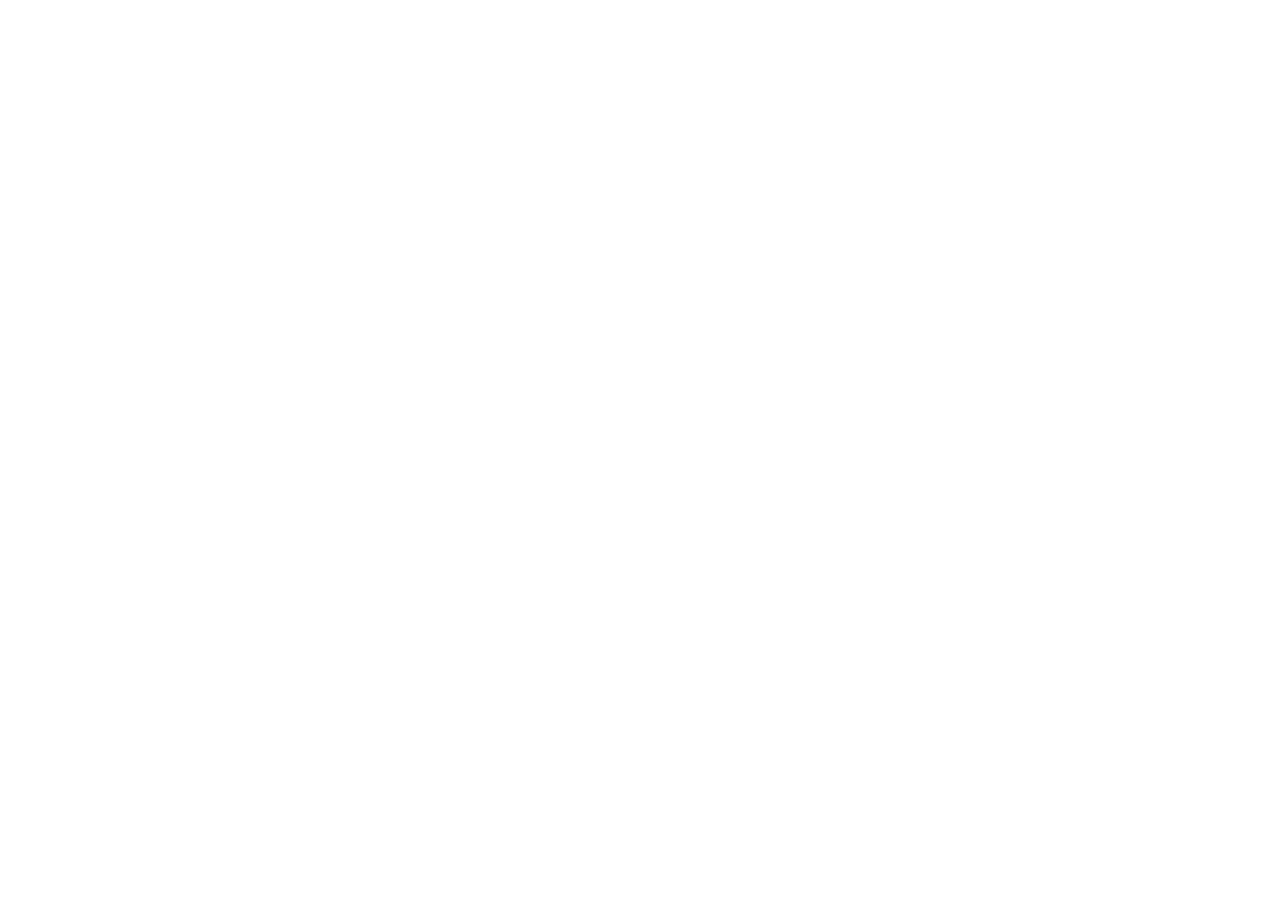
==== html/index.html @ 854bbb9c "initial commit" ====
<!DOCTYPE html>
<html lang="en">
<head>
    <title>VIPABC</title>
    <meta charset="UTF-8">
    <meta name="viewport" content="width=device-width,initial-scale=1,user-scalable=0">
    <meta http-equiv="Content-Type" content="text/html; charset=utf-8">
    <link rel="stylesheet" href="../css/style.css">
</head>
<body>
<div class="content">

</div>
</body>
</html>
---- css/style.css ----
body {
    margin: 0;
}

/* 紧跟body 页面容器  */
.content {
    width: 100%;
    max-width: 740px;
    margin-left: auto;
    margin-right: auto;
    position: relative;
}

/* 图片默认 */
.img {
    width: 100%;
}

/* 提示框 */
.toastDiv {
    width: 96%;
    min-width: 150px;
    background: #000;
    opacity: 0.8;
    height: 30px;
    color: #fff;
    line-height: 30px;
    text-align: center;
    border-radius: 5px;
    position: fixed;
    top: 52%;
    left: 2%;
    z-index: 999999;
    font-weight: bold;
}

/*================================================================================*/
/*================================================================================*/

@media screen and (min-width: 320px) and (max-width: 360px) {
}

@media screen and (min-width: 360px) and (max-width: 414px) {
}

@media screen and (min-width: 414px) and (max-width: 550px) {
}

@media screen and (min-width: 550px) and (max-width: 600px) {
}

@media screen and (min-width: 600px) {
}

@media screen and (min-width: 1024px) {
}

/*================================================================================*/
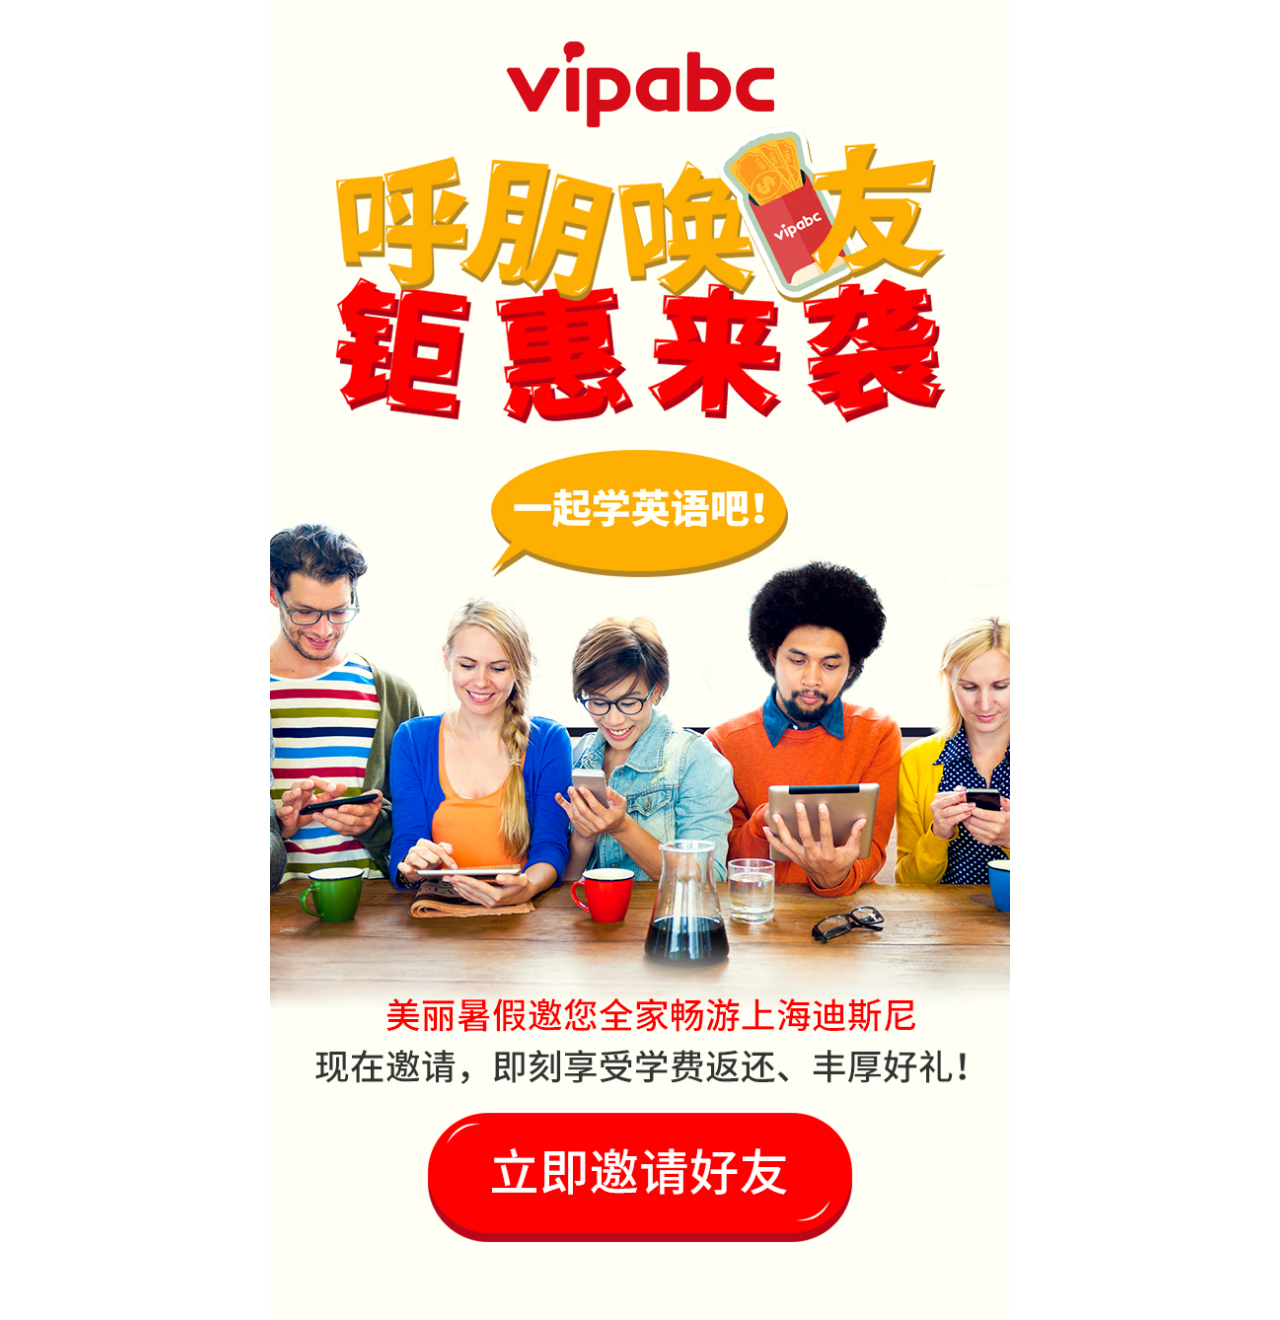
==== commit 6f103dae: "index page commit" ====
--- a/html/index.html
+++ b/html/index.html
@@ -9,7 +9,19 @@
 </head>
 <body>
 <div class="content">
+    <div>
+        <img src="../images/index.jpg" class="img">
+    </div>
 
+    <!-- 遮盖层 -->
+    <div class="hidden">
+    </div>
+
+    <!-- 登录div -->
+    <div class="login_div">
+
+    </div>
 </div>
+<script type="application/javascript" src="../js/common.js"></script>
 </body>
 </html>--- a/css/style.css
+++ b/css/style.css
@@ -1,3 +1,7 @@
+/*================================================================================*/
+/*===============================COMMON STYLE=====================================*/
+/*================================================================================*/
+
 body {
     margin: 0;
 }
@@ -14,6 +18,19 @@
 /* 图片默认 */
 .img {
     width: 100%;
+}
+
+/* 遮盖层 */
+.hidden {
+    position: fixed;
+    top: 0;
+    max-width: 740px;
+    width: 100%;
+    height: 100%;
+    background: rgba(0, 0, 0, 0.8);
+    z-index: 2;
+    text-align: center;
+    display: none;
 }
 
 /* 提示框 */
@@ -35,6 +52,7 @@
 }
 
 /*================================================================================*/
+/*===============================DEVICE SCREEN====================================*/
 /*================================================================================*/
 
 @media screen and (min-width: 320px) and (max-width: 360px) {
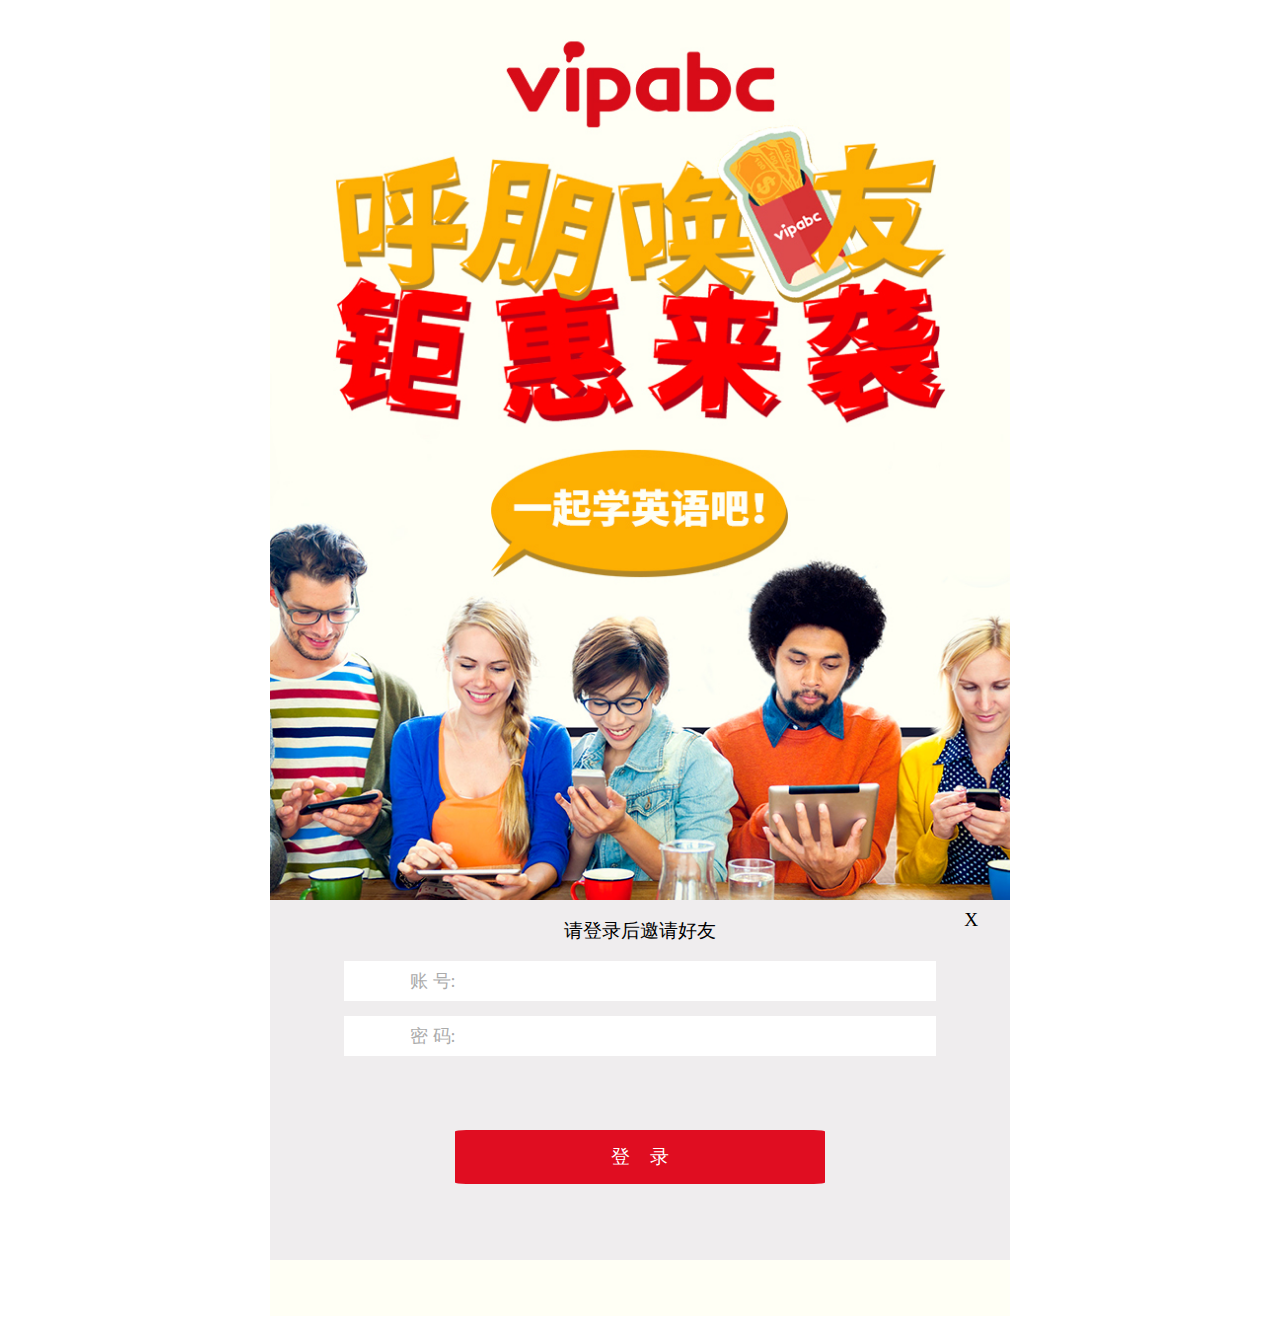
==== commit 2febb574: "首页" ====
--- a/html/index.html
+++ b/html/index.html
@@ -9,8 +9,10 @@
 </head>
 <body>
 <div class="content">
-    <div>
+    <div class="container">
         <img src="../images/index.jpg" class="img">
+
+        <div class="login_btn" onclick="login()"></div>
     </div>
 
     <!-- 遮盖层 -->
@@ -18,10 +20,44 @@
     </div>
 
     <!-- 登录div -->
-    <div class="login_div">
+    <div class="login_div" id="login_div">
+        <p class="close" onclick="cancelLogin()">&nbsp;&nbsp;X&nbsp;&nbsp;</p>
 
+        <p class="login_font">请登录后邀请好友</p>
+
+        <div class="input-div">
+            <label for="acct" class="label-long">账 号:</label>
+            <input type="email" id="acct" class="input-long"/>
+        </div>
+
+        <div class="input-div">
+            <label for="acct" class="label-long">密 码:</label>
+            <input type="password" id="passwd" class="input-long"/>
+        </div>
+
+        <button class="login-btn">登&nbsp;&nbsp;&nbsp;&nbsp;录</button>
     </div>
 </div>
+<script type="application/javascript" src="../js/jquery.min.js"></script>
 <script type="application/javascript" src="../js/common.js"></script>
+<script type="application/javascript">
+    function login() {
+        $('.hidden').fadeIn(500);
+        var dd = $('#login_div');
+        if (dd.hasClass('login-down')) {
+            dd.removeClass('login-down');
+        }
+        dd.addClass('login-up');
+    }
+
+    function cancelLogin() {
+        $('.hidden').fadeOut(500);
+        var dd = $('#login_div');
+        if (dd.hasClass('login-up')) {
+            dd.removeClass('login-up');
+        }
+        dd.addClass('login-down');
+    }
+</script>
 </body>
 </html>--- a/css/style.css
+++ b/css/style.css
@@ -12,6 +12,11 @@
     max-width: 740px;
     margin-left: auto;
     margin-right: auto;
+    position: relative;
+}
+
+/* 容器  */
+.container {
     position: relative;
 }
 
@@ -52,6 +57,132 @@
 }
 
 /*================================================================================*/
+/*===============================INDEX STYLE======================================*/
+/*================================================================================*/
+.login_btn {
+    position: absolute;
+    top: 84%;
+    left: 21%;
+    width: 57.5%;
+    height: 10%;
+}
+
+@keyframes loginUp {
+    from {
+        top: 100%;
+    }
+
+    to {
+        top: 60%;
+    }
+}
+
+@keyframes loginDown {
+    from {
+        top: 60%;
+    }
+
+    to {
+        top: 100%;
+    }
+}
+
+.close {
+    position: absolute;
+    top: 0;
+    right: 3%;
+    font-size: 120%;
+    line-height: 100%;
+    margin-top: 10px;
+    margin-bottom: 0;
+}
+
+.login_div {
+    position: fixed;
+    top: 100%;
+    max-width: 740px;
+    width: 100%;
+    height: 40%;
+    z-index: 3;
+    background-color: #efedee;
+    text-align: center;
+}
+
+.login-up {
+    animation: loginUp 500ms;
+    animation-fill-mode: forwards;
+}
+
+.login-down {
+    animation: loginDown 500ms;
+    animation-fill-mode: forwards;
+}
+
+.login_font {
+    font-size: 120%;
+    line-height: 120%;
+    font-family: 'Microsoft YaHei';
+}
+
+.input-div {
+    width: 80%;
+    margin-left: auto;
+    margin-right: auto;
+    height: 40px;
+    background-color: #ffffff;
+    margin-top: 15px;
+}
+
+.label-long {
+    display: inline-block;;
+    background-color: #FFFFFF;
+    color: #ababab;
+    width: 30%;
+    height: 40px;
+    float: left;
+    font-size: 18px;
+    line-height: 40px;
+    border: none;
+    text-align: center;
+}
+
+.input-long {
+    height: 40px;
+    width: 70%;
+    border: none;
+    outline: medium;
+    font-size: 14px;
+    padding: 0;
+    border-radius: 0
+}
+
+.login-btn {
+    color: #FFFFFF;
+    margin-top: 10%;
+    background-color: #e00d21;
+    padding: 0;
+    border: 0;
+    width: 50%;
+    height: 15%;
+    font-size: 120%;
+    font-family: 'Microsoft YaHei';
+    border-radius: 3%;
+}
+
+.login-btn:active {
+    padding: 0;
+    border: 0;
+    outline: none;
+    background-color: #e06452;
+}
+
+.login-btn:focus {
+    padding: 0;
+    border: 0;
+    outline: none;
+}
+
+/*================================================================================*/
 /*===============================DEVICE SCREEN====================================*/
 /*================================================================================*/
 
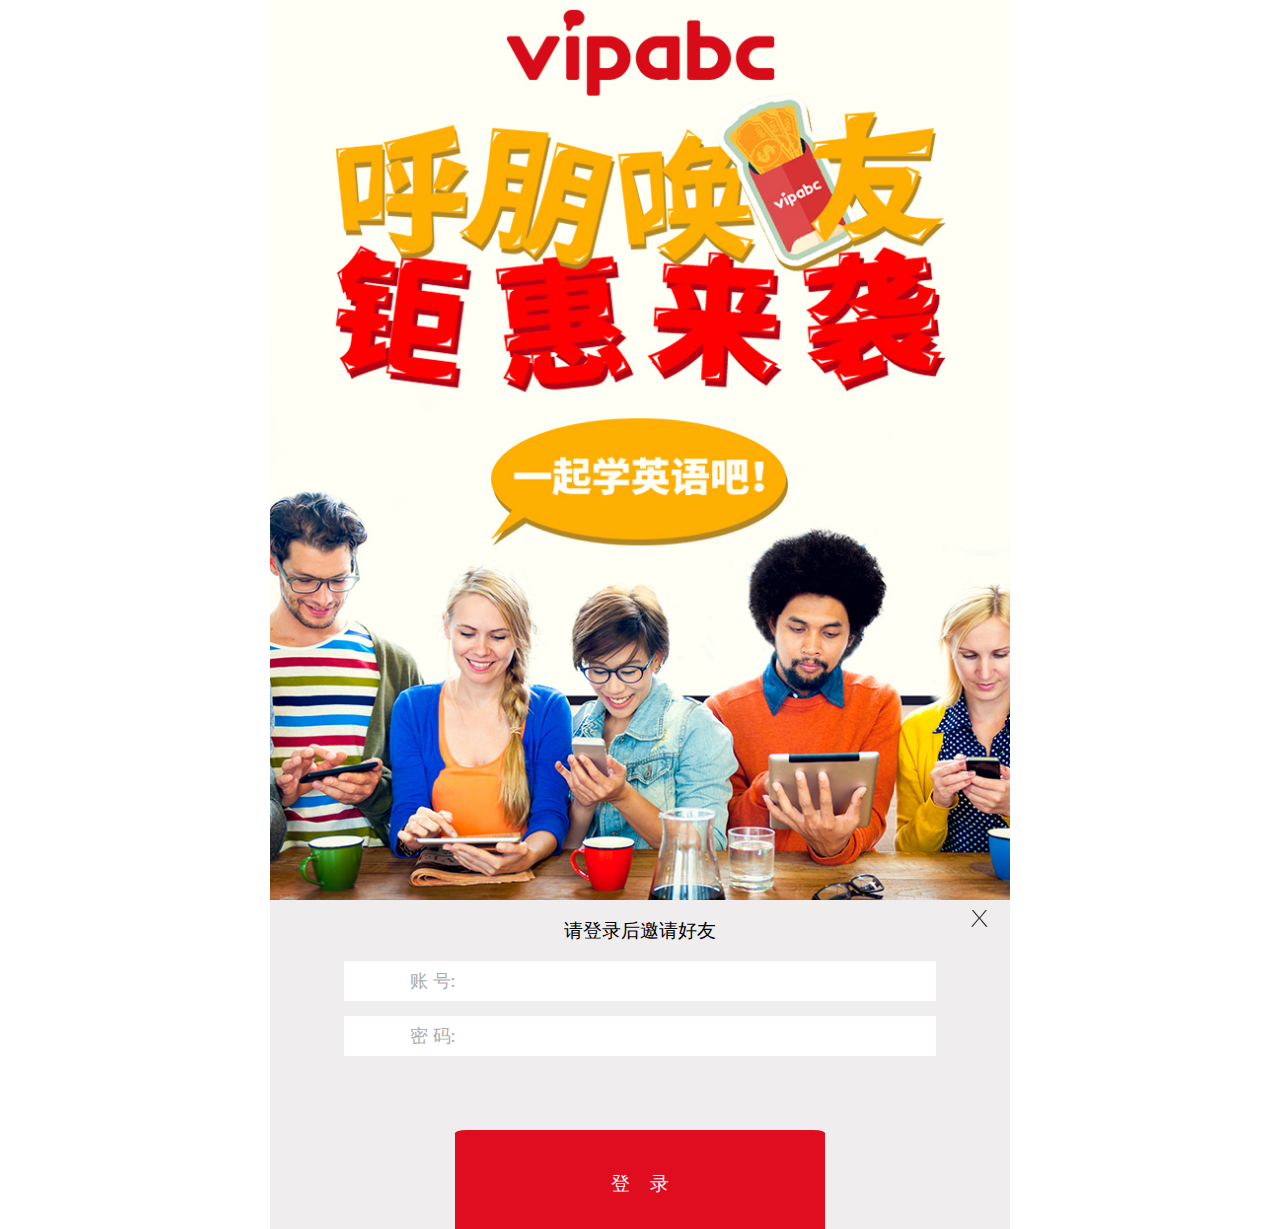
==== commit 21c1254b: "校验  关闭图片" ====
--- a/html/index.html
+++ b/html/index.html
@@ -21,21 +21,22 @@
 
     <!-- 登录div -->
     <div class="login_div" id="login_div">
-        <p class="close" onclick="cancelLogin()">&nbsp;&nbsp;X&nbsp;&nbsp;</p>
+        <img src="../images/x.png" class="close" onclick="cancelLogin()">
+        <!--<p class="close" onclick="cancelLogin()">&nbsp;&nbsp;X&nbsp;&nbsp;</p>-->
 
         <p class="login_font">请登录后邀请好友</p>
 
         <div class="input-div">
             <label for="acct" class="label-long">账 号:</label>
-            <input type="email" id="acct" class="input-long"/>
+            <input type="email" id="acct" class="input-long" onblur="COMMON.checkMail('acct')"/>
         </div>
 
         <div class="input-div">
             <label for="acct" class="label-long">密 码:</label>
-            <input type="password" id="passwd" class="input-long"/>
+            <input type="password" id="passwd" class="input-long" onblur="COMMON.checkPwd('passwd')"/>
         </div>
 
-        <button class="login-btn">登&nbsp;&nbsp;&nbsp;&nbsp;录</button>
+        <button class="login-btn" onclick="doLogin()">登&nbsp;&nbsp;&nbsp;&nbsp;录</button>
     </div>
 </div>
 <script type="application/javascript" src="../js/jquery.min.js"></script>
@@ -58,6 +59,12 @@
         }
         dd.addClass('login-down');
     }
+
+    function doLogin() {
+        if (COMMON.checkMail('acct') && COMMON.checkPwd('passwd')) {
+            COMMON.changeHref('success.html');
+        }
+    }
 </script>
 </body>
 </html>--- a/css/style.css
+++ b/css/style.css
@@ -56,12 +56,29 @@
     font-weight: bold;
 }
 
+.toastDivWhite {
+    width: 96%;
+    min-width: 150px;
+    background: #FFFFFF;
+    opacity: 0.8;
+    height: 30px;
+    color: #000000;
+    line-height: 30px;
+    text-align: center;
+    border-radius: 5px;
+    position: fixed;
+    top: 52%;
+    left: 2%;
+    z-index: 999999;
+    font-weight: bold;
+}
+
 /*================================================================================*/
 /*===============================INDEX STYLE======================================*/
 /*================================================================================*/
 .login_btn {
     position: absolute;
-    top: 84%;
+    top: 88.5%;
     left: 21%;
     width: 57.5%;
     height: 10%;
@@ -80,6 +97,26 @@
 @keyframes loginDown {
     from {
         top: 60%;
+    }
+
+    to {
+        top: 100%;
+    }
+}
+
+@keyframes loginUpHigh {
+    from {
+        top: 100%;
+    }
+
+    to {
+        top: 20%;
+    }
+}
+
+@keyframes loginDownHigh {
+    from {
+        top: 20%;
     }
 
     to {
@@ -91,8 +128,7 @@
     position: absolute;
     top: 0;
     right: 3%;
-    font-size: 120%;
-    line-height: 100%;
+    width: 17px;
     margin-top: 10px;
     margin-bottom: 0;
 }
@@ -196,9 +232,33 @@
 }
 
 @media screen and (min-width: 550px) and (max-width: 600px) {
+    .login_div {
+        height: 80%;
+    }
+    .login-up {
+        animation: loginUpHigh 500ms;
+        animation-fill-mode: forwards;
+    }
+
+    .login-down {
+        animation: loginDownHigh 500ms;
+        animation-fill-mode: forwards;
+    }
 }
 
 @media screen and (min-width: 600px) {
+    .login_div {
+        height: 80%;
+    }
+    .login-up {
+        animation: loginUpHigh 500ms;
+        animation-fill-mode: forwards;
+    }
+
+    .login-down {
+        animation: loginDownHigh 500ms;
+        animation-fill-mode: forwards;
+    }
 }
 
 @media screen and (min-width: 1024px) {
